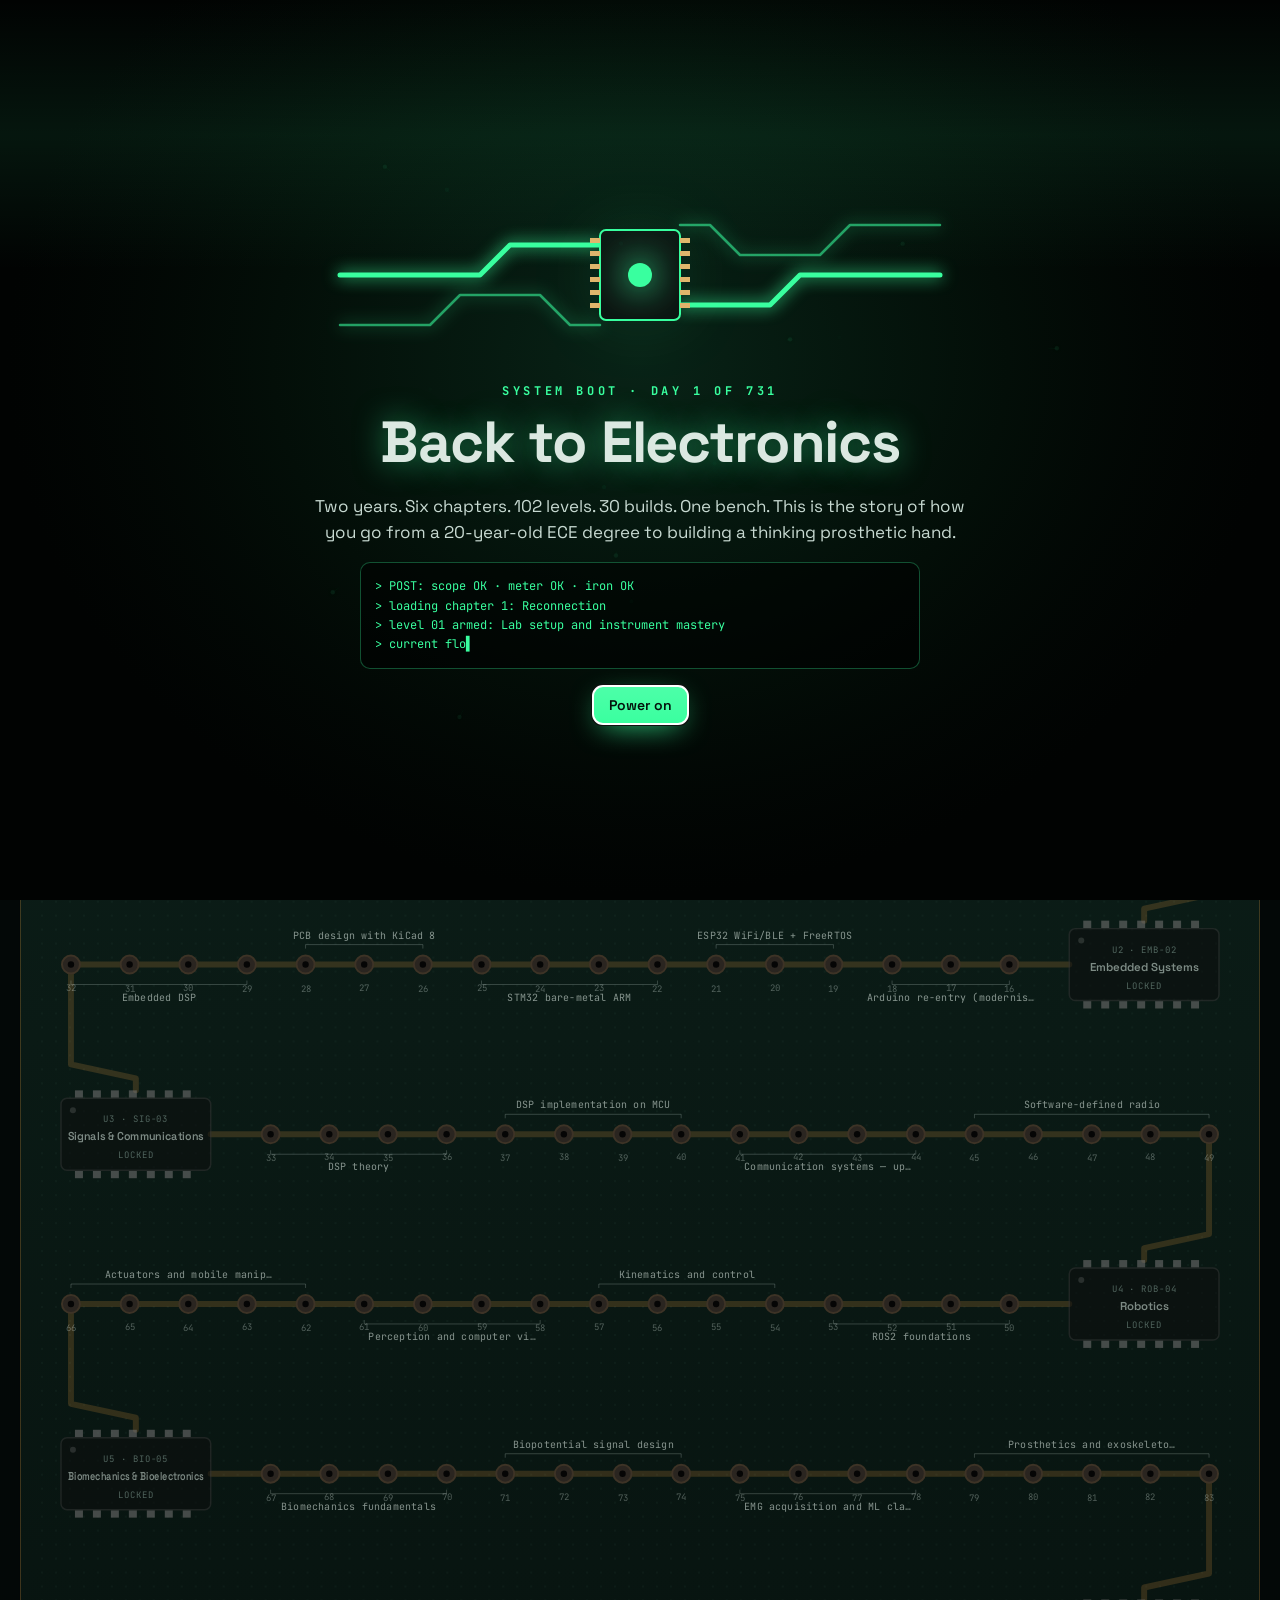
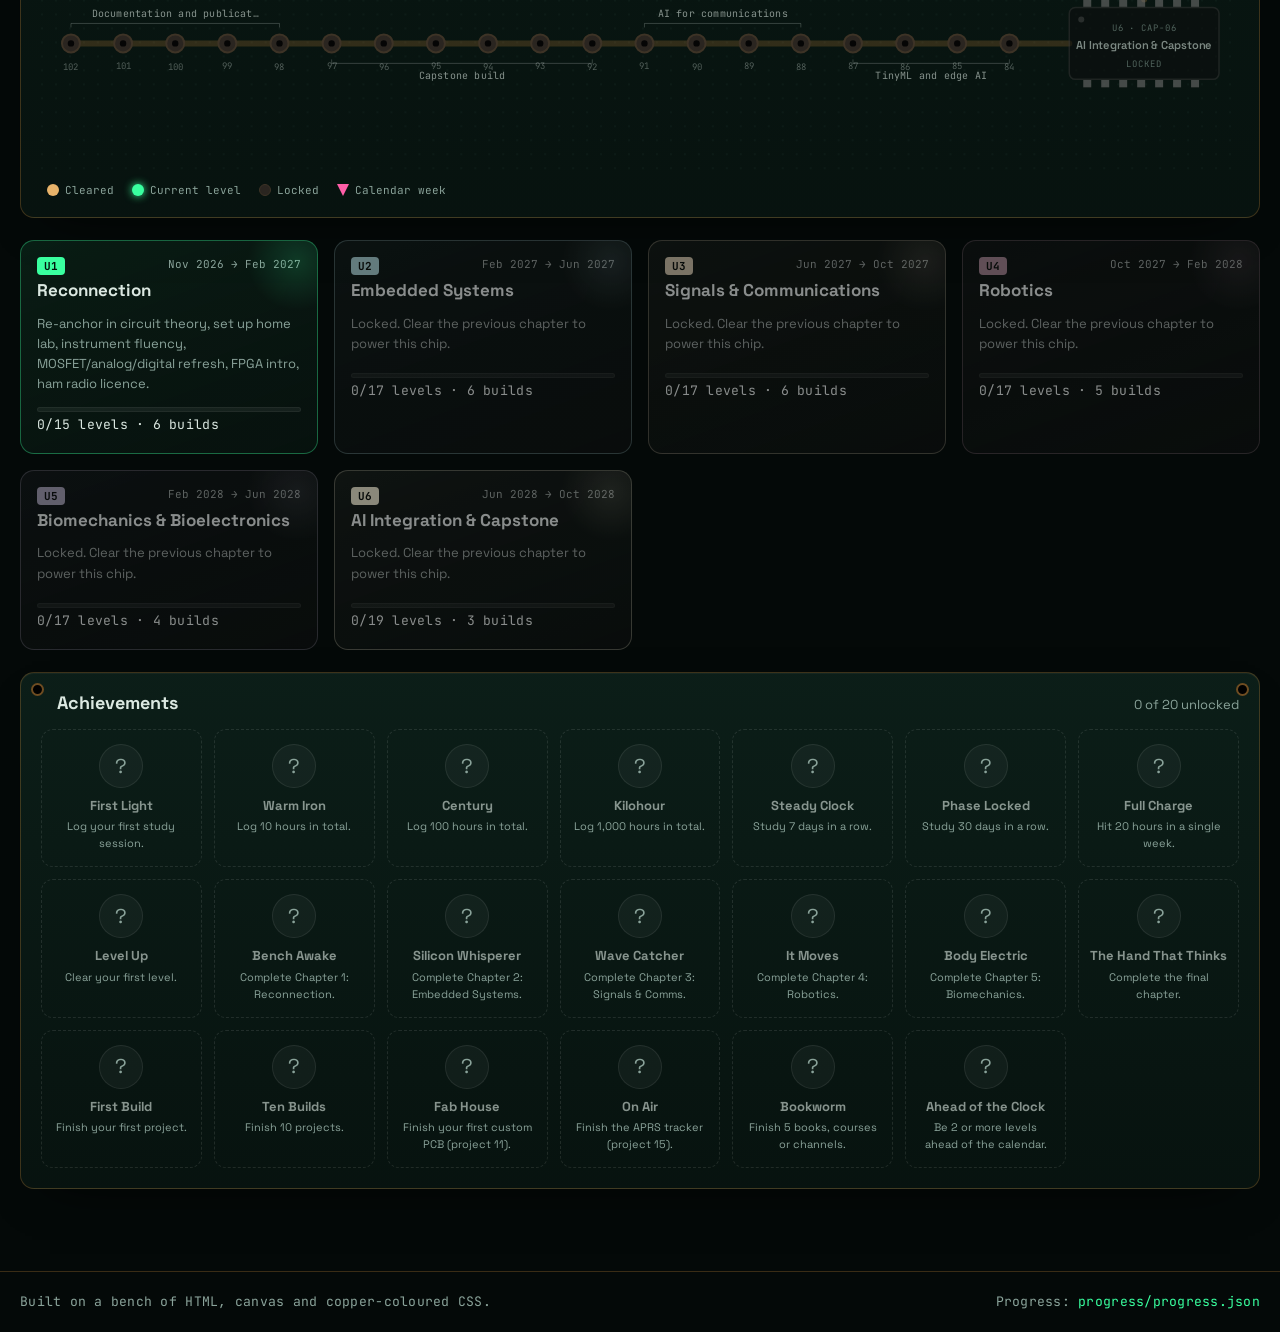
==== docs/index.html @ 42141810 "Gamified electronics journey site with GitHub-synced progress Six chapters, 102 weekly levels and 30" ====
<!DOCTYPE html>
<html lang="en">
<head>
  <meta charset="utf-8">
  <meta name="viewport" content="width=device-width, initial-scale=1">
  <title>Back to Electronics · the journey</title>
  <meta name="description" content="A two-year, gamified journey back into electronics: 6 chapters, 102 levels, 30 builds.">
  <meta name="theme-color" content="#050a09">
  <link rel="icon" href="data:image/svg+xml,%3Csvg xmlns='http://www.w3.org/2000/svg' viewBox='0 0 32 32'%3E%3Crect width='32' height='32' rx='6' fill='%23071510'/%3E%3Cpath d='M3 16h6l3-8 4 16 4-12 2 4h7' fill='none' stroke='%2339ff9f' stroke-width='2.5' stroke-linejoin='round'/%3E%3C/svg%3E">
  <link rel="preconnect" href="https://fonts.googleapis.com">
  <link rel="preconnect" href="https://fonts.gstatic.com" crossorigin>
  <link href="https://fonts.googleapis.com/css2?family=JetBrains+Mono:wght@400;600;700&family=Space+Grotesk:wght@400;500;700&display=swap" rel="stylesheet">
  <link rel="stylesheet" href="css/style.css">
</head>
<body>
  <canvas id="bg" aria-hidden="true"></canvas>
  <div class="vignette" aria-hidden="true"></div>

  <header class="top">
    <div class="top__row">
      <a class="logo" href="#/" aria-label="Back to Electronics home">
        <svg viewBox="0 0 64 32" aria-hidden="true">
          <path class="logo__wave" d="M2 16 C8 4 12 4 18 16 S28 28 34 16" />
          <rect class="logo__chip" x="36" y="6" width="22" height="20" rx="3" />
          <path class="logo__pins" d="M40 2v4M46 2v4M52 2v4M40 26v4M46 26v4M52 26v4" />
          <circle class="logo__led" cx="47" cy="16" r="3" />
        </svg>
        <span><b>Back to Electronics</b><small>B.Tech → M.Tech → beyond</small></span>
      </a>
      <nav class="nav" aria-label="Main">
        <a href="#/" data-r="journey">Journey</a>
        <a href="#/level/1" data-r="level">Level</a>
        <a href="#/builds" data-r="builds">Builds</a>
        <a href="#/log" data-r="log">Logbook</a>
        <a href="#/library" data-r="library">Library</a>
        <a href="#/setup" data-r="setup">Setup</a>
      </nav>
      <a id="sync" class="sync" href="#/setup"></a>
    </div>
    <div id="hud" class="hud"></div>
  </header>

  <main id="view" class="view"></main>
  <div id="tip" class="tip" role="tooltip"></div>

  <footer class="foot mono">
    <span>Built on a bench of HTML, canvas and copper-coloured CSS.</span>
    <span>Progress: <a href="https://github.com/uxguy-in/electronics/blob/main/progress/progress.json">progress/progress.json</a></span>
  </footer>

  <script type="module" src="js/app.js"></script>
</body>
</html>
---- docs/css/style.css ----
/* Back to Electronics — PCB / instrument aesthetic */
:root {
  --bg: #040908;
  --mask: #0a1a15;
  --mask-2: #0e231c;
  --copper: #c98a3c;
  --gold: #e8b36a;
  --silk: #dbe8e1;
  --muted: #8aa39a;
  --line: rgba(201, 138, 60, 0.28);
  --accent: #39ff9f;
  --danger: #ff4d6d;
  --radius: 14px;
  --mono: "JetBrains Mono", ui-monospace, SFMono-Regular, Menlo, monospace;
  --sans: "Space Grotesk", system-ui, -apple-system, Segoe UI, sans-serif;
  color-scheme: dark;
}
* { box-sizing: border-box; }
html { scroll-behavior: smooth; }
body {
  margin: 0; min-height: 100vh; background: radial-gradient(1200px 700px at 70% -10%, #0d2a20 0%, transparent 60%), var(--bg);
  color: var(--silk); font: 16px/1.55 var(--sans); -webkit-font-smoothing: antialiased; overflow-x: hidden;
}
a { color: var(--accent); text-decoration: none; }
a:hover { text-decoration: underline; }
.mono { font-family: var(--mono); font-size: 0.82em; letter-spacing: 0.02em; }
.muted { color: var(--muted); }
h1, h2, h3 { line-height: 1.15; margin: 0 0 0.4em; }

#bg { position: fixed; inset: 0; width: 100vw; height: 100vh; z-index: 0; pointer-events: none; }
.vignette { position: fixed; inset: 0; pointer-events: none; z-index: 1;
  background: radial-gradient(ellipse at center, transparent 40%, rgba(0,0,0,0.65) 100%),
    repeating-linear-gradient(0deg, rgba(255,255,255,0.012) 0 1px, transparent 1px 3px); }
.top, .view, .foot { position: relative; z-index: 2; }

/* ---------- Header ---------- */
.top { position: sticky; top: 0; z-index: 20; backdrop-filter: blur(12px); background: linear-gradient(180deg, rgba(4,9,8,0.92), rgba(4,9,8,0.75)); border-bottom: 1px solid var(--line); }
.top__row { display: flex; align-items: center; gap: 20px; max-width: 1280px; margin: 0 auto; padding: 12px 20px 8px; }
.logo { display: flex; align-items: center; gap: 10px; color: var(--silk); text-decoration: none !important; }
.logo svg { width: 56px; height: 28px; overflow: visible; }
.logo b { display: block; font-size: 15px; letter-spacing: 0.01em; }
.logo small { display: block; font: 10px var(--mono); color: var(--muted); }
.logo__wave { fill: none; stroke: var(--accent); stroke-width: 2.5; stroke-linecap: round; stroke-dasharray: 60; animation: wave-draw 3s ease-in-out infinite; filter: drop-shadow(0 0 4px var(--accent)); }
.logo__chip { fill: #111; stroke: var(--copper); stroke-width: 1.5; }
.logo__pins { stroke: var(--copper); stroke-width: 2; }
.logo__led { fill: var(--accent); filter: drop-shadow(0 0 5px var(--accent)); animation: led-pulse 2s ease-in-out infinite; }
@keyframes wave-draw { 0% { stroke-dashoffset: 60; } 50% { stroke-dashoffset: 0; } 100% { stroke-dashoffset: -60; } }
@keyframes led-pulse { 50% { opacity: 0.45; } }

.nav { display: flex; gap: 4px; margin-left: auto; flex-wrap: wrap; }
.nav a { color: var(--muted); padding: 7px 12px; border-radius: 8px; font-size: 14px; text-decoration: none; border: 1px solid transparent; transition: 0.2s; position: relative; }
.nav a:hover { color: var(--silk); border-color: var(--line); }
.nav a.is-on { color: var(--bg); background: var(--accent); box-shadow: 0 0 18px -2px var(--accent); }

.sync { display: flex; align-items: center; gap: 8px; font: 11px var(--mono); color: var(--muted); padding: 6px 10px; border: 1px solid var(--line); border-radius: 999px; text-decoration: none !important; white-space: nowrap; }
.sync__led { width: 8px; height: 8px; border-radius: 50%; background: #556; }
.sync--saved .sync__led { background: #39ff9f; box-shadow: 0 0 8px #39ff9f; }
.sync--syncing .sync__led, .sync--dirty .sync__led { background: #ffb547; box-shadow: 0 0 8px #ffb547; animation: led-pulse 0.6s infinite; }
.sync--error .sync__led { background: var(--danger); box-shadow: 0 0 8px var(--danger); }
.sync--readonly .sync__led { background: #2ee6ff; box-shadow: 0 0 8px #2ee6ff; }

.hud { display: flex; align-items: center; gap: 22px; max-width: 1280px; margin: 0 auto; padding: 6px 20px 12px; font-size: 13px; flex-wrap: wrap; }
.hud__label { font: 10px var(--mono); color: var(--muted); text-transform: uppercase; letter-spacing: 0.08em; }
.hud__label b { color: var(--silk); font-size: 12px; }
.hud__rank { display: flex; align-items: center; gap: 10px; }
.rank-sym { min-width: 40px; height: 40px; padding: 0 8px; display: grid; place-items: center; font: 700 13px var(--mono); color: var(--bg); background: var(--accent); border-radius: 8px; box-shadow: 0 0 20px -4px var(--accent), inset 0 -3px 0 rgba(0,0,0,0.25); }
.hud__rank-text b { display: block; font-size: 14px; }
.hud__rank-text small { font: 10px var(--mono); color: var(--muted); }
.hud__xp { flex: 1; min-width: 180px; max-width: 420px; }
.bar { height: 8px; background: rgba(255,255,255,0.06); border-radius: 99px; overflow: hidden; margin-top: 4px; border: 1px solid rgba(255,255,255,0.05); }
.bar i { display: block; height: 100%; background: linear-gradient(90deg, var(--copper), var(--accent)); box-shadow: 0 0 12px var(--accent); border-radius: inherit; position: relative; transition: width 0.8s cubic-bezier(.2,.8,.2,1); }
.bar i::after { content: ""; position: absolute; inset: 0; background: linear-gradient(90deg, transparent, rgba(255,255,255,0.55), transparent); width: 40%; animation: shimmer 2.4s linear infinite; }
.bar--thin { height: 5px; }
@keyframes shimmer { from { transform: translateX(-100%); } to { transform: translateX(350%); } }
.hud__stat b { font: 700 18px var(--mono); }
.hud__stat small { color: var(--muted); font: 11px var(--mono); margin-left: 3px; }
.hud__cap { display: flex; align-items: center; gap: 8px; }
.hud__cap svg { width: 30px; height: 30px; }
.hud__cap line, .hud__cap path { stroke: var(--copper); stroke-width: 2.5; }
.cap-fill { fill: var(--accent); opacity: 0.85; filter: drop-shadow(0 0 4px var(--accent)); }
.hud__cap b { font: 700 16px var(--mono); }
.hud__cap small { color: var(--muted); font: 11px var(--mono); }

/* ---------- Layout ---------- */
.view { max-width: 1280px; margin: 0 auto; padding: 28px 20px 60px; }
.view-in > * { animation: rise 0.6s cubic-bezier(.2,.8,.2,1) both; }
.view-in > *:nth-child(2) { animation-delay: 0.06s; } .view-in > *:nth-child(3) { animation-delay: 0.12s; } .view-in > *:nth-child(4) { animation-delay: 0.18s; }
@keyframes rise { from { opacity: 0; transform: translateY(14px); } }

.panel { position: relative; background: linear-gradient(180deg, rgba(14,35,28,0.82), rgba(8,20,16,0.88)); border: 1px solid var(--line); border-radius: var(--radius); padding: 20px; margin-bottom: 22px;
  box-shadow: 0 20px 50px -30px #000, inset 0 1px 0 rgba(255,255,255,0.04); }
.panel::before, .panel::after { content: ""; position: absolute; width: 9px; height: 9px; border-radius: 50%; border: 2px solid rgba(201,138,60,0.55); top: 10px; left: 10px; background: #000; }
.panel::after { left: auto; right: 10px; }
.panel__head { display: flex; justify-content: space-between; align-items: baseline; gap: 16px; flex-wrap: wrap; margin: 0 0 14px; padding-left: 16px; }
.panel__head h2 { font-size: 18px; margin: 0; }
.panel__head p { margin: 0; color: var(--muted); font-size: 13px; }

.kicker { display: flex; align-items: center; gap: 8px; font: 600 11px var(--mono); letter-spacing: 0.12em; color: var(--muted); text-transform: uppercase; margin-bottom: 10px; flex-wrap: wrap; }
.led { width: 9px; height: 9px; border-radius: 50%; background: #333; display: inline-block; }
.led--on { background: var(--c, var(--accent)); box-shadow: 0 0 10px var(--c, var(--accent)); animation: led-pulse 1.6s infinite; }
.led--done { background: var(--gold); box-shadow: 0 0 10px var(--gold); }

.btn { display: inline-flex; align-items: center; gap: 8px; font: 600 14px var(--sans); color: var(--silk); background: rgba(255,255,255,0.05); border: 1px solid var(--line); padding: 10px 16px; border-radius: 10px; cursor: pointer; transition: 0.2s; text-decoration: none !important; }
.btn:hover:not(:disabled) { border-color: var(--accent); box-shadow: 0 0 0 3px rgba(57,255,159,0.08); }
.btn:disabled { opacity: 0.5; cursor: not-allowed; }
.btn--primary { background: linear-gradient(180deg, color-mix(in srgb, var(--c, var(--accent)) 90%, white 10%), var(--c, var(--accent))); color: #03110b; border-color: transparent; box-shadow: 0 8px 30px -10px var(--c, var(--accent)); }
.btn--primary:hover:not(:disabled) { transform: translateY(-1px); box-shadow: 0 12px 34px -8px var(--c, var(--accent)); }
.btn--primary:disabled { background: rgba(255,255,255,0.06); color: var(--muted); box-shadow: none; }
.btn--ghost { background: transparent; }
.btn--sm { padding: 6px 10px; font-size: 12px; }
.btn--big { padding: 14px 22px; font-size: 16px; }
.btn--wide { width: 100%; justify-content: center; margin-top: 14px; padding: 14px; }
.btn--danger { border-color: rgba(255,77,109,0.5); color: var(--danger); background: transparent; }
.btn__led { width: 8px; height: 8px; border-radius: 50%; background: currentColor; box-shadow: 0 0 6px currentColor; }
.btn.is-ready { animation: ready 1.4s ease-in-out infinite; }
@keyframes ready { 50% { box-shadow: 0 0 0 6px color-mix(in srgb, var(--c, var(--accent)) 25%, transparent), 0 10px 40px -6px var(--c, var(--accent)); } }
.icon-btn { background: none; border: 0; color: var(--muted); cursor: pointer; font-size: 14px; padding: 4px 8px; border-radius: 6px; }
.icon-btn:hover { color: var(--danger); background: rgba(255,77,109,0.1); }
.pill { display: inline-block; font: 600 10px var(--mono); padding: 3px 8px; border-radius: 99px; border: 1px solid var(--line); color: var(--muted); letter-spacing: 0.06em; text-transform: uppercase; }
.pill--live, .pill--in_progress { color: var(--c, var(--accent)); border-color: var(--c, var(--accent)); }
.pill--done { color: #1a1204; background: var(--gold); border-color: var(--gold); }

/* ---------- Hero ---------- */
.hero { display: grid; grid-template-columns: 1.1fr 1fr; gap: 32px; align-items: center; margin-bottom: 28px; }
.hero__title { font-size: clamp(30px, 4.4vw, 54px); letter-spacing: -0.02em; background: linear-gradient(90deg, var(--silk), var(--c)); -webkit-background-clip: text; background-clip: text; color: transparent; }
.hero__story { font-size: 17px; color: #bfd3ca; max-width: 60ch; }
.hero__episode { color: var(--c); border-left: 2px solid var(--c); padding-left: 12px; max-width: 60ch; }
.hero__cta { display: flex; align-items: center; gap: 16px; flex-wrap: wrap; margin-top: 22px; }
.hero .btn--primary { --c: var(--c); }
.pace { font: 12px var(--mono); color: var(--muted); }

/* ---------- Scope frame ---------- */
.scope { background: linear-gradient(180deg, #1b1f1e, #0c0f0e); border-radius: 18px; padding: 14px 14px 10px; border: 1px solid #2a2f2d; box-shadow: 0 30px 60px -30px #000, inset 0 1px 0 rgba(255,255,255,0.06); }
.scope__bezel { position: relative; border-radius: 10px; overflow: hidden; background: radial-gradient(ellipse at center, #06140f 0%, #020605 100%); border: 1px solid #000; box-shadow: inset 0 0 40px rgba(0,0,0,0.9), inset 0 0 2px rgba(57,255,159,0.3); aspect-ratio: 16 / 9; }
.scope__bezel::after { content: ""; position: absolute; inset: 0; pointer-events: none; background: repeating-linear-gradient(0deg, rgba(0,0,0,0.18) 0 1px, transparent 1px 3px), radial-gradient(ellipse at 30% 0%, rgba(255,255,255,0.06), transparent 50%); }
.scene { width: 100%; height: 100%; display: block; }
.scope__caption { position: absolute; right: 12px; top: 10px; background: rgba(0,0,0,0.55); padding: 3px 8px 3px 3px; border-radius: 6px; font: 11px var(--mono); color: var(--silk); opacity: 0.85; display: flex; gap: 8px; align-items: center; }
.scope__caption span { background: var(--c, var(--accent)); color: #03110b; padding: 2px 6px; border-radius: 4px; font-weight: 700; }
.scope__knobs { display: flex; align-items: center; gap: 10px; padding-top: 10px; font: 11px var(--mono); color: var(--muted); }
.scope__knobs i { width: 18px; height: 18px; border-radius: 50%; background: radial-gradient(circle at 35% 30%, #5b625f, #1a1d1c); border: 1px solid #000; position: relative; }
.scope__knobs i::after { content: ""; position: absolute; width: 2px; height: 7px; background: #ddd; left: 8px; top: 1px; transform-origin: 1px 8px; animation: knob 6s ease-in-out infinite; }
.scope__knobs i:nth-child(2)::after { animation-delay: -2s; } .scope__knobs i:nth-child(3)::after { animation-delay: -4s; }
.scope__knobs span { margin-left: auto; white-space: nowrap; overflow: hidden; text-overflow: ellipsis; }
@keyframes knob { 50% { transform: rotate(140deg); } }
.scope__locked { position: absolute; inset: 0; display: grid; place-content: center; text-align: center; gap: 6px; background: rgba(2,6,5,0.78); font: 12px var(--mono); color: var(--muted); z-index: 2; }
.scope__locked b { font-size: 22px; color: var(--silk); letter-spacing: 0.2em; animation: flicker 3s infinite; }
@keyframes flicker { 0%, 100% { opacity: 1; } 48% { opacity: 1; } 50% { opacity: 0.3; } 52% { opacity: 1; } }
.lock-ico { width: 26px; height: 20px; margin: 0 auto 6px; border: 2px solid var(--muted); border-radius: 4px; position: relative; }
.lock-ico::before { content: ""; position: absolute; width: 14px; height: 12px; border: 2px solid var(--muted); border-bottom: 0; border-radius: 8px 8px 0 0; left: 4px; top: -13px; }

/* ---------- Board ---------- */
.board-wrap { overflow-x: auto; margin: 0 -8px; padding: 0 8px; }
.board { width: 100%; min-width: 900px; height: auto; display: block; }
.trace { fill: none; stroke: rgba(201,138,60,0.22); stroke-width: 6; stroke-linecap: round; stroke-linejoin: round; }
.trace-lit { fill: none; stroke: var(--c); stroke-width: 4; stroke-linecap: round; stroke-linejoin: round; stroke-dasharray: 6 10; animation: flow 0.9s linear infinite; filter: drop-shadow(0 0 4px var(--c)); }
@keyframes flow { to { stroke-dashoffset: -16; } }
.silk { font: 10px var(--mono); fill: rgba(219,232,225,0.6); text-anchor: middle; letter-spacing: 0.02em; }
.silk-bracket { fill: none; stroke: rgba(219,232,225,0.22); stroke-width: 1; }
.chip { cursor: pointer; }
.chip__body { fill: #0d0f0f; stroke: #333; stroke-width: 1.5; transition: 0.3s; }
.chip__pin { fill: #777; }
.chip__dot { fill: #444; }
.chip__ref { font: 9px var(--mono); fill: var(--muted); text-anchor: middle; letter-spacing: 0.1em; }
.chip__name { font: 600 11.5px var(--sans); fill: var(--silk); text-anchor: middle; }
.chip__meta { font: 9px var(--mono); fill: var(--muted); text-anchor: middle; letter-spacing: 0.12em; }
.chip.is-live .chip__body { stroke: var(--c); filter: drop-shadow(0 0 10px color-mix(in srgb, var(--c) 50%, transparent)); }
.chip.is-live .chip__dot { fill: var(--c); animation: led-pulse 1.2s infinite; }
.chip.is-live .chip__pin, .chip.is-done .chip__pin { fill: var(--gold); }
.chip.is-done .chip__body { stroke: var(--gold); fill: #15120b; }
.chip.is-done .chip__meta { fill: var(--gold); }
.chip.is-locked { opacity: 0.55; }
.chip:hover .chip__body, .chip:focus .chip__body { stroke-width: 2.5; }
.pad { cursor: pointer; outline: none; }
.pad__copper { fill: #2a2520; stroke: #3d3326; stroke-width: 2; transition: 0.3s; }
.pad__ring2 { fill: none; stroke: transparent; stroke-width: 1; }
.pad__hole { fill: #050505; }
.pad__num { font: 9px var(--mono); fill: rgba(219,232,225,0.35); text-anchor: middle; }
.pad--cleared .pad__copper { fill: var(--gold); stroke: var(--c); filter: drop-shadow(0 0 6px var(--c)); }
.pad--cleared .pad__num { fill: var(--silk); }
.pad--current .pad__copper { fill: var(--c); stroke: #fff; filter: drop-shadow(0 0 10px var(--c)); animation: led-pulse 1.1s infinite; }
.pad--current .pad__num { fill: var(--c); font-weight: 700; }
.pad__ring { fill: none; stroke: var(--c); stroke-width: 2; transform-box: fill-box; transform-origin: center; animation: ping 1.8s ease-out infinite; }
@keyframes ping { from { transform: scale(0.6); opacity: 1; } to { transform: scale(1.9); opacity: 0; } }
.pad:hover .pad__ring2, .pad:focus .pad__ring2 { stroke: var(--silk); }
.probe path { fill: #ff5ea8; filter: drop-shadow(0 0 6px #ff5ea8); }
.probe text { font: 700 8px var(--mono); fill: #ff5ea8; text-anchor: middle; letter-spacing: 0.15em; }
.probe { animation: bob 1.6s ease-in-out infinite; }
@keyframes bob { 50% { transform: translateY(-3px); } }
.legend { display: flex; gap: 18px; flex-wrap: wrap; font: 11px var(--mono); color: var(--muted); padding: 10px 6px 0; }
.legend span { display: flex; align-items: center; gap: 6px; }
.lg { width: 12px; height: 12px; border-radius: 50%; display: inline-block; }
.lg--cleared { background: var(--gold); } .lg--current { background: var(--accent); box-shadow: 0 0 8px var(--accent); } .lg--locked { background: #2a2520; border: 1px solid #3d3326; }
.lg--today { background: #ff5ea8; clip-path: polygon(0 0, 100% 0, 50% 100%); border-radius: 0; }

.tip { position: absolute; z-index: 50; width: 240px; padding: 10px 12px; border-radius: 10px; background: rgba(6,14,11,0.96); border: 1px solid var(--line); font-size: 13px; pointer-events: none; opacity: 0; transform: translateY(-100%) translateY(-6px); transition: opacity 0.15s; box-shadow: 0 10px 30px #000; }
.tip.is-on { opacity: 1; }
.tip b { display: block; margin: 2px 0; }
.tip .mono { color: var(--muted); }
.tip__status { font: 600 11px var(--mono); margin-top: 4px; }

/* ---------- Chapters + badges ---------- */
.chapters { display: grid; grid-template-columns: repeat(auto-fill, minmax(260px, 1fr)); gap: 16px; margin-bottom: 22px; }
.chapter { padding: 16px; border-radius: var(--radius); border: 1px solid color-mix(in srgb, var(--c) 35%, transparent); background: linear-gradient(160deg, color-mix(in srgb, var(--c) 9%, transparent), rgba(8,20,16,0.8)); position: relative; overflow: hidden; }
.chapter::after { content: ""; position: absolute; right: -30px; top: -30px; width: 100px; height: 100px; border-radius: 50%; background: radial-gradient(var(--c), transparent 70%); opacity: 0.15; }
.chapter.is-locked { filter: grayscale(0.8); opacity: 0.6; }
.chapter h3 { font-size: 17px; }
.chapter p { font-size: 13px; color: var(--muted); min-height: 3.6em; }
.chapter__top { display: flex; justify-content: space-between; font: 11px var(--mono); color: var(--muted); margin-bottom: 6px; }
.chapter__code { font: 700 11px var(--mono); color: #03110b; background: var(--c); padding: 2px 7px; border-radius: 4px; }
.chapter .bar i { background: var(--c); box-shadow: 0 0 10px var(--c); }

.badges { display: grid; grid-template-columns: repeat(auto-fill, minmax(150px, 1fr)); gap: 12px; }
.badge { text-align: center; padding: 14px 10px; border-radius: 12px; border: 1px dashed rgba(255,255,255,0.1); color: var(--muted); transition: 0.3s; }
.badge__icon { display: grid; place-items: center; width: 44px; height: 44px; margin: 0 auto 8px; border-radius: 50%; font-size: 20px; background: rgba(255,255,255,0.04); border: 1px solid rgba(255,255,255,0.08); }
.badge b { display: block; font-size: 13px; color: var(--silk); opacity: 0.6; }
.badge small { font-size: 11px; display: block; margin-top: 2px; }
.badge.is-on { border: 1px solid rgba(232,179,106,0.5); background: linear-gradient(180deg, rgba(232,179,106,0.12), transparent); }
.badge.is-on .badge__icon { background: radial-gradient(circle, rgba(232,179,106,0.4), rgba(232,179,106,0.05)); border-color: var(--gold); box-shadow: 0 0 20px -4px var(--gold); }
.badge.is-on b { opacity: 1; color: var(--gold); }

/* ---------- Level ---------- */
.level__nav { display: flex; justify-content: space-between; align-items: center; margin-bottom: 18px; gap: 10px; }
.level__crumbs { color: var(--muted); text-align: center; }
.level__grid { display: grid; grid-template-columns: 1.35fr 1fr; gap: 26px; }
.level__title { font-size: clamp(26px, 3.4vw, 42px); letter-spacing: -0.02em; }
.level__part { font: 500 14px var(--mono); color: var(--c); vertical-align: middle; }
.level__episode { color: #bfd3ca; font-size: 17px; max-width: 62ch; }
.level.is-locked .level__title { color: var(--muted); }
.quests { list-style: none; margin: 0; padding: 0; display: grid; gap: 10px; }
.quest { display: grid; grid-template-columns: auto 1fr; gap: 12px; align-items: start; padding: 12px; border-radius: 10px; background: rgba(0,0,0,0.25); border: 1px solid rgba(255,255,255,0.05); transition: 0.25s; }
.quest.is-done { border-color: color-mix(in srgb, var(--c) 40%, transparent); background: color-mix(in srgb, var(--c) 7%, rgba(0,0,0,0.25)); }
.quest__tag { display: inline-block; font: 700 9px var(--mono); letter-spacing: 0.14em; color: var(--c); margin-right: 8px; }
.quest__text { font-size: 14px; }
.quest.is-done .quest__text { color: var(--muted); }
.quest textarea { margin-top: 8px; }
.switch { width: 40px; height: 22px; border-radius: 99px; border: 1px solid rgba(255,255,255,0.15); background: #111; position: relative; cursor: pointer; padding: 0; flex: none; transition: 0.25s; display: inline-block; }
.switch i { position: absolute; top: 2px; left: 2px; width: 16px; height: 16px; border-radius: 50%; background: #555; transition: 0.25s cubic-bezier(.3,1.5,.5,1); }
.switch.is-on { background: color-mix(in srgb, var(--c) 30%, #000); border-color: var(--c); }
.switch.is-on i { left: 20px; background: var(--c); box-shadow: 0 0 10px var(--c); }
.switch:disabled { opacity: 0.4; cursor: not-allowed; }
.hint { font-size: 13px; color: var(--muted); margin: 12px 0 0; }
.charge { position: relative; height: 54px; border: 2px solid var(--copper); border-radius: 10px; overflow: hidden; margin-bottom: 14px; display: grid; place-items: center; }
.charge::after { content: ""; position: absolute; right: -8px; top: 16px; width: 6px; height: 18px; background: var(--copper); border-radius: 2px; }
.charge__fill { position: absolute; left: 0; bottom: 0; top: 0; width: 100%; background: linear-gradient(90deg, color-mix(in srgb, var(--c) 40%, transparent), var(--c)); clip-path: inset(0 calc(100% - var(--w, 0%)) 0 0); }
.charge span { position: relative; font: 700 16px var(--mono); }
.minilog { list-style: none; padding: 0; margin: 12px 0 0; font-size: 13px; display: grid; gap: 4px; }
.minilog li { display: flex; gap: 8px; } .minilog b { margin-left: auto; font-family: var(--mono); }

/* ---------- Forms ---------- */
.form { display: grid; gap: 12px; }
.form__row, .quicklog { display: flex; gap: 10px; flex-wrap: wrap; align-items: end; }
.form__row > label { flex: 1; min-width: 110px; }
label { display: grid; gap: 4px; font: 600 11px var(--mono); color: var(--muted); letter-spacing: 0.04em; text-transform: uppercase; }
input, select, textarea { font: 14px var(--sans); color: var(--silk); background: rgba(0,0,0,0.45); border: 1px solid rgba(255,255,255,0.12); border-radius: 8px; padding: 9px 11px; width: 100%; text-transform: none; letter-spacing: 0; }
input:focus, select:focus, textarea:focus { outline: none; border-color: var(--accent); box-shadow: 0 0 0 3px rgba(57,255,159,0.12); }
textarea { resize: vertical; }
.quicklog { display: grid; grid-template-columns: 1.4fr 0.8fr 1fr auto; }
.quicklog label { min-width: 0; }
@media (max-width: 600px) { .quicklog { grid-template-columns: 1fr 1fr; } }
.toggle { display: flex; flex-direction: row; align-items: center; gap: 10px; text-transform: none; font: 14px var(--sans); color: var(--silk); margin-bottom: 8px; }
.toggle input { width: auto; }
.steps { padding-left: 20px; color: #bfd3ca; font-size: 14px; }
.steps li { margin-bottom: 4px; }

/* ---------- Pages ---------- */
.page-head { margin-bottom: 24px; }
.page-head h1 { font-size: clamp(30px, 4vw, 46px); letter-spacing: -0.02em; }
.page-head p { color: #bfd3ca; max-width: 70ch; }
.build-group { margin-bottom: 28px; }
.build-group h2 { display: flex; gap: 10px; align-items: center; font-size: 20px; }
.builds { display: grid; grid-template-columns: repeat(auto-fill, minmax(280px, 1fr)); gap: 14px; }
.build { padding: 16px; border-radius: 12px; background: linear-gradient(180deg, rgba(14,35,28,0.85), rgba(8,20,16,0.9)); border: 1px solid var(--line); display: flex; flex-direction: column; transition: 0.25s; position: relative; overflow: hidden; }
.build::before { content: ""; position: absolute; inset: 0 auto 0 0; width: 3px; background: var(--c); opacity: 0.4; }
.build:hover { transform: translateY(-2px); border-color: color-mix(in srgb, var(--c) 50%, transparent); }
.build h3 { font-size: 16px; margin-top: 8px; }
.build p { font-size: 13px; color: var(--muted); margin: 0 0 10px; }
.build__notes { font-style: italic; color: #bfd3ca !important; }
.build__top { display: flex; align-items: center; gap: 10px; font: 11px var(--mono); }
.build__ref { color: var(--c); font-weight: 700; }
.build__xp { margin-left: auto; color: var(--gold); }
.build__foot { margin-top: auto; display: flex; align-items: center; gap: 10px; }
.build__foot .btn { margin-left: auto; }
.build--done { border-color: rgba(232,179,106,0.55); background: linear-gradient(180deg, rgba(232,179,106,0.1), rgba(8,20,16,0.9)); }
.build--done::before { background: var(--gold); opacity: 1; box-shadow: 0 0 12px var(--gold); }
.build--in_progress::before { opacity: 1; animation: led-pulse 1.4s infinite; }
.build.is-locked { opacity: 0.5; filter: grayscale(0.7); }
.leds { display: inline-flex; gap: 3px; }
.leds i { width: 7px; height: 7px; border-radius: 50%; background: #333; }
.leds i.on { background: #ff4d4d; box-shadow: 0 0 6px #ff4d4d; }

.stats { display: grid; grid-template-columns: repeat(auto-fill, minmax(180px, 1fr)); gap: 14px; margin-bottom: 22px; }
.stat { padding: 16px; border-radius: 12px; border: 1px solid var(--line); background: rgba(8,20,16,0.85); }
.stat small { font: 600 10px var(--mono); color: var(--muted); text-transform: uppercase; letter-spacing: 0.1em; display: block; }
.stat b { font: 700 32px var(--mono); color: var(--accent); text-shadow: 0 0 18px color-mix(in srgb, var(--accent) 60%, transparent); }
.stat span { font: 12px var(--mono); color: var(--muted); margin-left: 6px; }
.log-grid { display: grid; grid-template-columns: 1.3fr 1fr; gap: 22px; }
.scope--chart .scope__bezel { aspect-ratio: auto; padding: 14px; }
.chart { width: 100%; height: auto; }
.chart .grid { stroke: rgba(57,255,159,0.08); }
.chart .target { stroke: #ff5ea8; stroke-dasharray: 6 6; opacity: 0.7; }
.chart .trace-line { fill: none; stroke: var(--accent); stroke-width: 2.5; filter: drop-shadow(0 0 6px var(--accent)); stroke-linejoin: round; }
.chart .pt { fill: var(--c); filter: drop-shadow(0 0 5px var(--c)); }
.chart .ax { font: 10px var(--mono); fill: var(--muted); text-anchor: middle; }
.cats { display: grid; gap: 8px; margin-top: 16px; }
.cat { display: grid; grid-template-columns: 90px 1fr 60px; gap: 10px; align-items: center; font-size: 13px; }
.cat .bar { margin: 0; } .cat b { font: 12px var(--mono); text-align: right; }
.table { width: 100%; border-collapse: collapse; font-size: 14px; }
.table th { text-align: left; font: 600 10px var(--mono); color: var(--muted); text-transform: uppercase; letter-spacing: 0.1em; padding: 8px; border-bottom: 1px solid var(--line); }
.table td { padding: 8px; border-bottom: 1px solid rgba(255,255,255,0.04); vertical-align: top; }
.empty { color: var(--muted); text-align: center; padding: 20px; }

.filters { display: flex; gap: 8px; flex-wrap: wrap; align-items: center; margin-bottom: 18px; }
.filters .sep { width: 1px; height: 22px; background: var(--line); margin: 0 4px; }
.filters .btn { margin-left: auto; }
.chipbtn { font: 12px var(--mono); color: var(--muted); background: transparent; border: 1px solid var(--line); border-radius: 99px; padding: 6px 12px; cursor: pointer; text-transform: capitalize; }
.chipbtn.is-on { color: #03110b; background: var(--accent); border-color: var(--accent); }
.library { display: grid; grid-template-columns: repeat(auto-fill, minmax(260px, 1fr)); gap: 14px; }
.res { padding: 16px; border-radius: 12px; border: 1px solid var(--line); background: rgba(8,20,16,0.88); display: flex; flex-direction: column; }
.res h3 { font-size: 15px; margin: 8px 0 2px; }
.res h3 a { color: var(--silk); }
.res p { margin: 0 0 8px; font-size: 13px; }
.res__top { display: flex; justify-content: space-between; font: 11px var(--mono); color: var(--c); text-transform: uppercase; }
.res__notes { color: #bfd3ca; }
.res__foot { margin-top: auto; display: flex; align-items: center; gap: 10px; }
.res__foot select { width: auto; padding: 5px 8px; font-size: 12px; }
.res--done { border-color: rgba(232,179,106,0.55); }
.stars { display: inline-flex; margin-left: auto; }
.stars button { background: none; border: 0; color: #333; cursor: pointer; font-size: 16px; padding: 0 1px; }
.stars button.on { color: var(--gold); text-shadow: 0 0 8px var(--gold); }
.setup-grid { display: grid; grid-template-columns: 1fr 1fr; gap: 22px; }
.setup-grid .panel__head { margin-top: 10px; }

/* ---------- Modal ---------- */
.modal { position: fixed; inset: 0; z-index: 60; display: grid; place-items: center; background: rgba(0,0,0,0.7); backdrop-filter: blur(6px); padding: 20px; animation: fade 0.2s; }
.modal__card { position: relative; width: min(560px, 100%); max-height: 90vh; overflow: auto; background: linear-gradient(180deg, #0f251e, #08140f); border: 1px solid var(--line); border-radius: 16px; padding: 24px; box-shadow: 0 30px 80px #000; animation: rise 0.3s; }
.modal__x { position: absolute; right: 12px; top: 12px; }
@keyframes fade { from { opacity: 0; } }

/* ---------- Power-on cinematic ---------- */
.poweron { position: fixed; inset: 0; z-index: 80; display: grid; place-items: center; align-content: center; background: radial-gradient(ellipse at 50% 40%, color-mix(in srgb, var(--accent) 12%, #020504) 0%, #010302 70%); opacity: 0; transition: opacity 0.35s; padding: 20px; text-align: center; overflow: hidden; }
.poweron.is-on { opacity: 1; }
.poweron.is-off { opacity: 0; }
.poweron__scan { position: absolute; inset: 0; background: linear-gradient(180deg, transparent, color-mix(in srgb, var(--accent) 22%, transparent), transparent); height: 30%; animation: scan 2.2s linear infinite; opacity: 0.35; }
@keyframes scan { from { transform: translateY(-100%); } to { transform: translateY(400%); } }
.poweron__circuit { width: min(600px, 92vw); height: auto; margin-bottom: 8px; overflow: visible; }
.po-trace { fill: none; stroke: var(--accent); stroke-width: 5; stroke-linecap: round; stroke-linejoin: round; stroke-dasharray: 400; stroke-dashoffset: 400; filter: drop-shadow(0 0 8px var(--accent)); }
.po-trace--thin { stroke-width: 2.5; opacity: 0.6; }
.poweron.is-on .po-trace { animation: draw 0.9s cubic-bezier(.6,0,.2,1) forwards; }
.poweron.is-on .po-trace--thin { animation-delay: 0.25s; }
@keyframes draw { to { stroke-dashoffset: 0; } }
.po-chip { fill: #0b0d0d; stroke: #444; stroke-width: 2; transition: stroke 0.3s 0.7s; }
.poweron.is-on .po-chip { stroke: var(--accent); }
.po-pin { fill: #555; transition: fill 0.3s 0.75s; }
.poweron.is-on .po-pin { fill: var(--gold); }
.po-led { fill: #222; transition: 0.2s 0.85s; }
.poweron.is-on .po-led { fill: var(--accent); filter: drop-shadow(0 0 16px var(--accent)) drop-shadow(0 0 40px var(--accent)); animation: led-pulse 1.2s 1.2s infinite; }
.poweron__body { position: relative; max-width: 680px; opacity: 0; transform: translateY(10px); transition: 0.6s 0.9s; }
.poweron.is-on .poweron__body { opacity: 1; transform: none; }
.poweron__kicker { font: 700 12px var(--mono); letter-spacing: 0.3em; color: var(--accent); margin-bottom: 10px; }
.poweron__title { font-size: clamp(30px, 5vw, 58px); letter-spacing: -0.02em; margin-bottom: 10px; text-shadow: 0 0 30px color-mix(in srgb, var(--accent) 50%, transparent); }
.poweron__sub { color: #c7d9d1; font-size: 17px; }
.poweron__term { text-align: left; font: 12px/1.6 var(--mono); color: var(--accent); background: rgba(0,0,0,0.55); border: 1px solid color-mix(in srgb, var(--accent) 30%, transparent); border-radius: 10px; padding: 14px; margin: 16px auto; min-height: 90px; white-space: pre-wrap; max-width: 560px; }
.poweron .btn--primary { --c: var(--accent); }
.poweron--rank .po-chip { rx: 40; }
.fx-burst { position: fixed; inset: 0; z-index: 90; pointer-events: none; }

/* ---------- Toasts ---------- */
.toasts { position: fixed; right: 18px; bottom: 18px; z-index: 70; display: grid; gap: 8px; }
.toast { display: flex; align-items: center; gap: 10px; padding: 12px 16px; border-radius: 10px; background: rgba(6,14,11,0.96); border: 1px solid var(--line); font-size: 14px; box-shadow: 0 10px 30px #000; animation: rise 0.3s; transition: 0.4s; }
.toast.is-out { opacity: 0; transform: translateX(20px); }
.toast__led { width: 8px; height: 8px; border-radius: 50%; background: var(--accent); box-shadow: 0 0 8px var(--accent); }
.toast--gold { border-color: var(--gold); } .toast--gold .toast__led { background: var(--gold); box-shadow: 0 0 8px var(--gold); }
.toast--err .toast__led { background: var(--danger); box-shadow: 0 0 8px var(--danger); }

.foot { max-width: 1280px; margin: 0 auto; padding: 20px; display: flex; justify-content: space-between; gap: 12px; flex-wrap: wrap; color: var(--muted); border-top: 1px solid var(--line); }

/* ---------- Responsive ---------- */
@media (max-width: 960px) {
  .hero, .level__grid, .log-grid, .setup-grid { grid-template-columns: 1fr; }
  .nav { order: 3; width: 100%; margin-left: 0; overflow-x: auto; flex-wrap: nowrap; }
  .top__row { flex-wrap: wrap; }
  .sync { margin-left: auto; }
}
@media (max-width: 600px) {
  .hud { gap: 12px; font-size: 12px; }
  .hud__xp { order: 5; min-width: 100%; }
  .view { padding: 18px 14px 40px; }
  .sync__txt { display: none; }
  .logo small { display: none; }
}
@media (prefers-reduced-motion: reduce) {
  *, *::before, *::after { animation-duration: 0.001s !important; animation-iteration-count: 1 !important; transition-duration: 0.001s !important; }
}
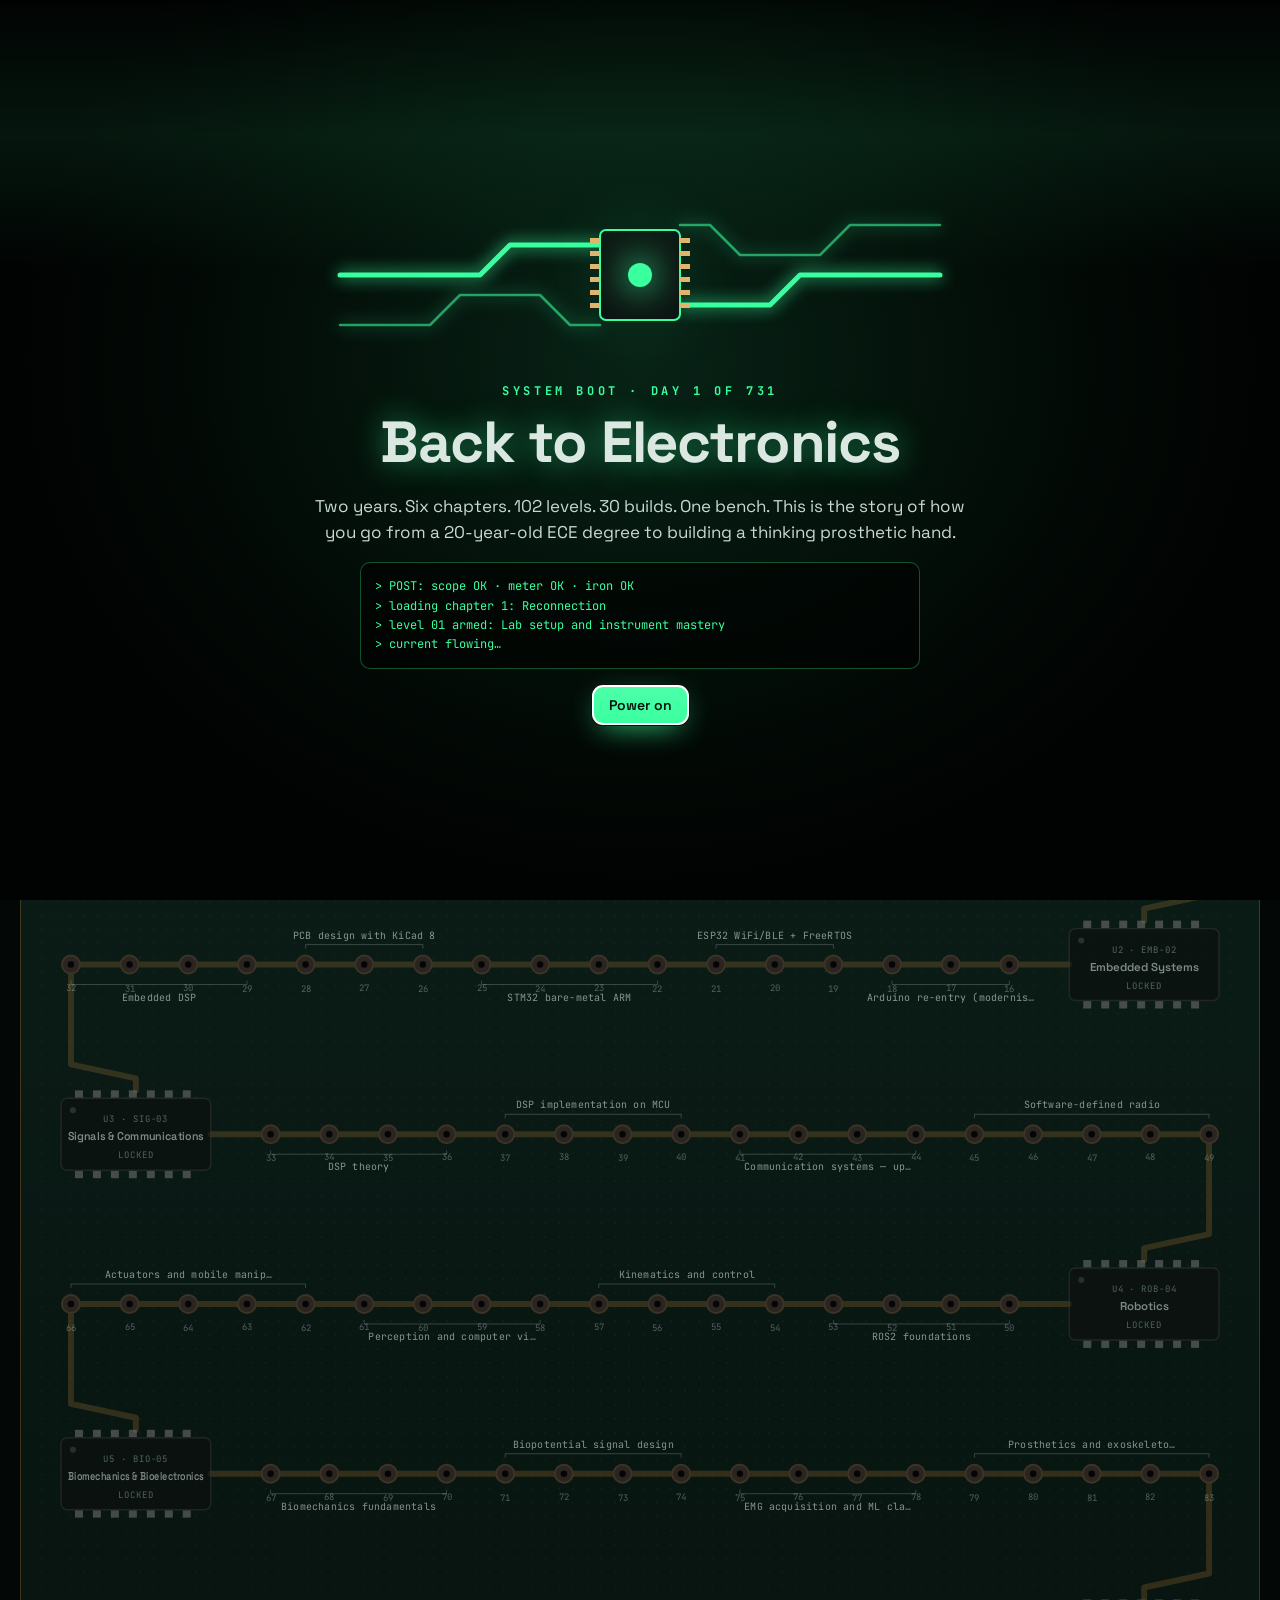
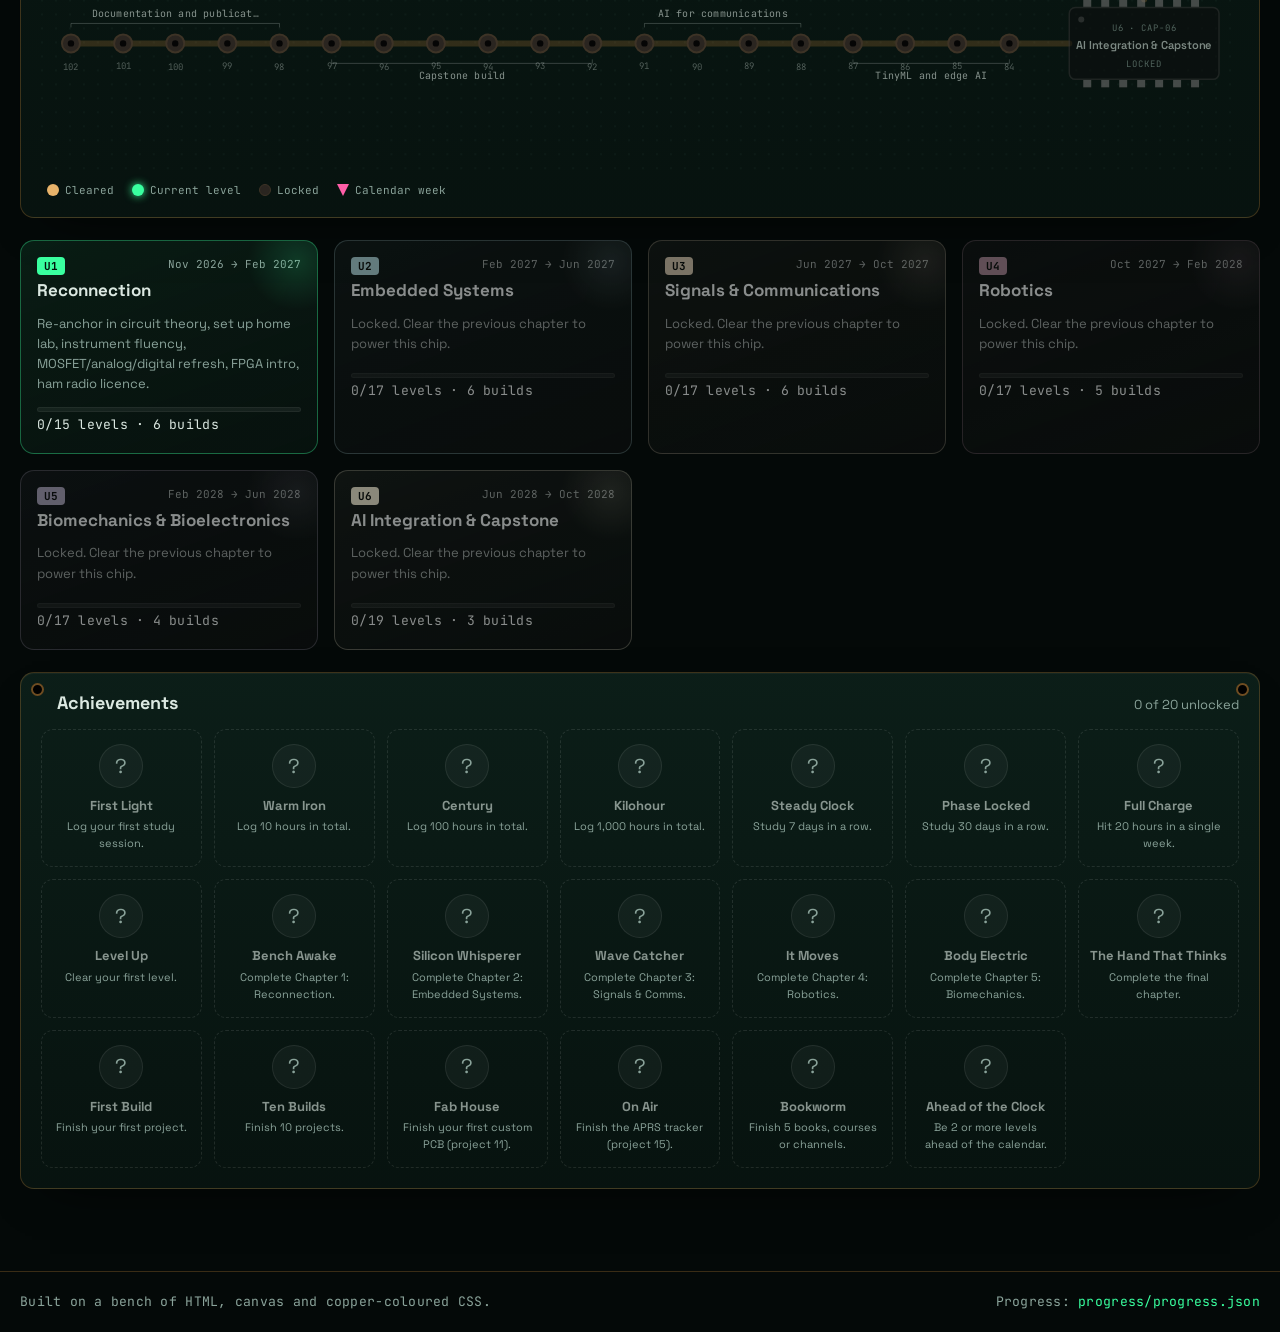
==== commit f6fd4f0b: "Let copies of the repo detect their own owner/repo; add copy guide Co-Authored-By: Claude Opus 5.5 <" ====
--- a/docs/index.html
+++ b/docs/index.html
@@ -45,7 +45,7 @@
 
   <footer class="foot mono">
     <span>Built on a bench of HTML, canvas and copper-coloured CSS.</span>
-    <span>Progress: <a href="https://github.com/uxguy-in/electronics/blob/main/progress/progress.json">progress/progress.json</a></span>
+    <span>Progress: <a id="progress-link" href="#/setup">progress/progress.json</a></span>
   </footer>
 
   <script type="module" src="js/app.js"></script>
